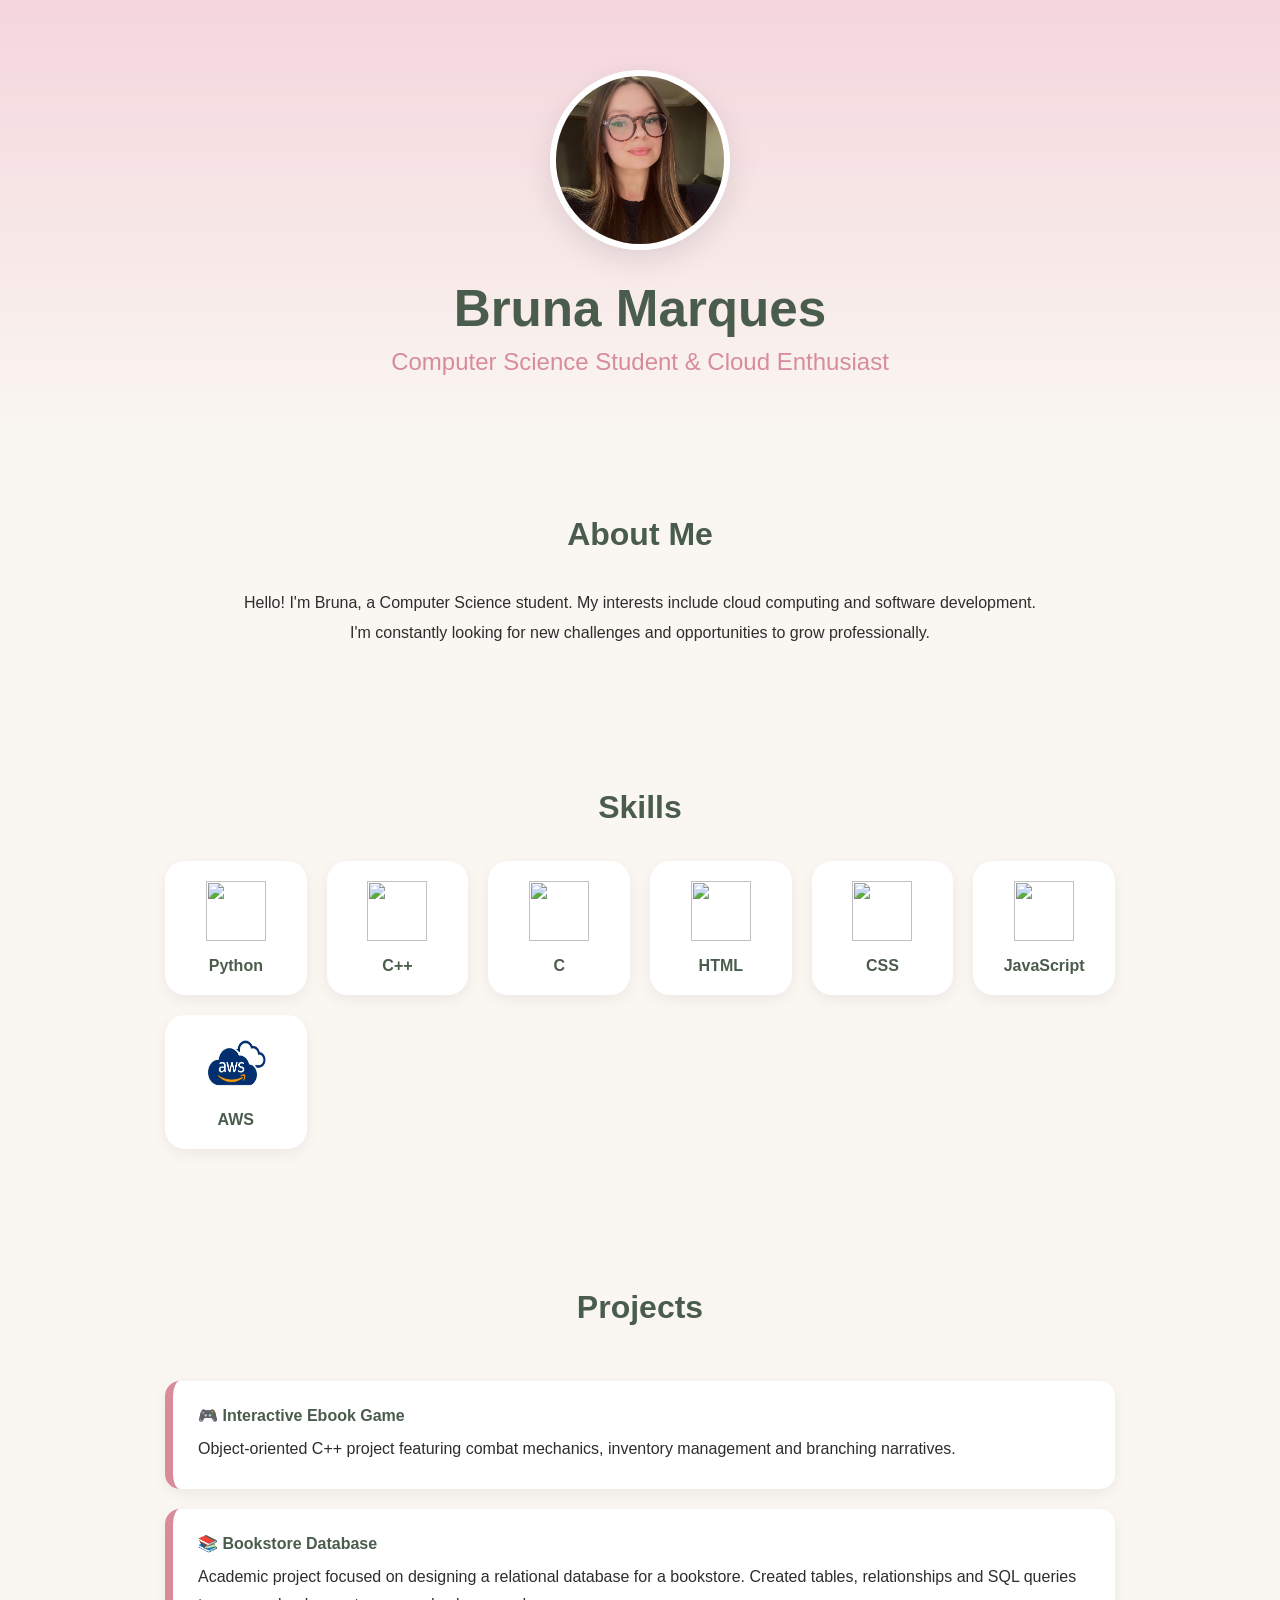
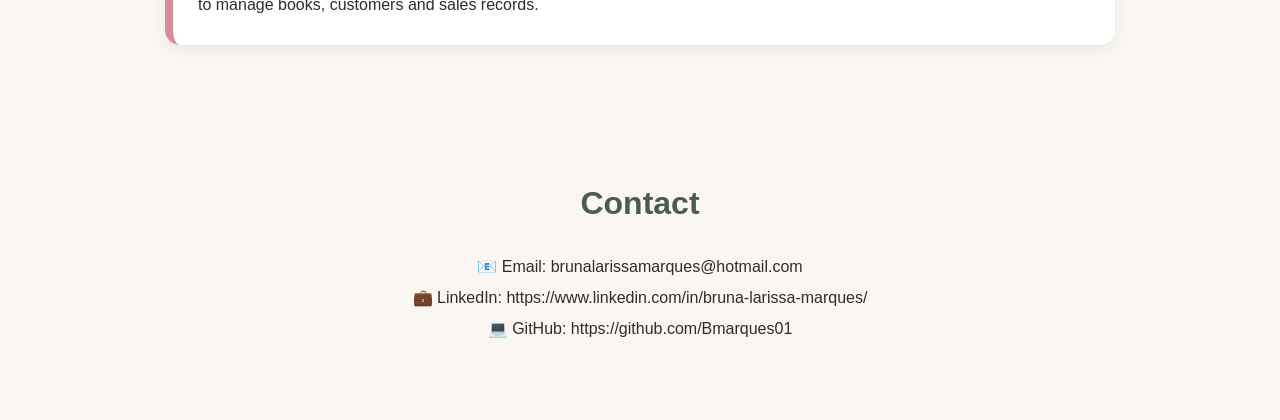
==== index.html @ 96abc3e5 "commit 2" ====
<!DOCTYPE html>
<html lang="en">
<head>
    <meta charset="UTF-8">
    <meta name="viewport" content="width=device-width, initial-scale=1.0">
    <title>Bruna Marques | Portfolio</title>

    <link rel="stylesheet" href="style.css">
</head>
<body>

    <header>

        <img src="images/profile.jpg" alt="Bruna Marques" class="profile-pic">

        <h1>Bruna Marques</h1>

        <h2>Computer Science Student & Cloud Enthusiast</h2>

    </header>

    <section class="about">

        <h3>About Me</h3>

        <p>
            Hello! I'm Bruna, a Computer Science student. My interests include cloud computing and
            software development. I'm constantly looking for new challenges and
            opportunities to grow professionally.
        </p>

    </section>

    <section class="skills">

        <h3>Skills</h3>

        <div class="skills-grid">

            <div class="skill">
                <img src="https://cdn.jsdelivr.net/gh/devicons/devicon/icons/python/python-original.svg">
                <span>Python</span>
            </div>

            <div class="skill">
                <img src="https://cdn.jsdelivr.net/gh/devicons/devicon/icons/cplusplus/cplusplus-original.svg">
                <span>C++</span>
            </div>

            <div class="skill">
                <img src="https://cdn.jsdelivr.net/gh/devicons/devicon/icons/c/c-original.svg">
                <span>C</span>
            </div>

            <div class="skill">
                <img src="https://cdn.jsdelivr.net/gh/devicons/devicon/icons/html5/html5-original.svg">
                <span>HTML</span>
            </div>

            <div class="skill">
                <img src="https://cdn.jsdelivr.net/gh/devicons/devicon/icons/css3/css3-original.svg">
                <span>CSS</span>
            </div>

            <div class="skill">
                <img src="https://cdn.jsdelivr.net/gh/devicons/devicon/icons/javascript/javascript-original.svg">
                <span>JavaScript</span>
            </div>

            <div class="skill">
                <img src="images/aws.png">
                <span>AWS</span>
            </div>

        </div>

    </section>

    <section class="projects">

    <h3>Projects</h3>

    <div class="project-card">
        <h4>🎮 Interactive Ebook Game</h4>

        <p>
            Object-oriented C++ project featuring combat mechanics,
            inventory management and branching narratives.
        </p>
    </div>

    <div class="project-card">
        <h4>📚 Bookstore Database</h4>

        <p>
            Academic project focused on designing a relational database for a
            bookstore. Created tables, relationships and SQL queries to manage
            books, customers and sales records.
        </p>
    </div>

</section>
    <section class="contact">

        <h3>Contact</h3>

        <p>📧 Email: brunalarissamarques@hotmail.com</p>
        <p>💼 LinkedIn: https://www.linkedin.com/in/bruna-larissa-marques/</p>
        <p>💻 GitHub: https://github.com/Bmarques01</p>

    </section>

</body>
</html>
---- style.css ----
*{
    margin:0;
    padding:0;
    box-sizing:border-box;
}

body{
    font-family:'Segoe UI',sans-serif;
    background:#FAF7F2;
    color:#2D2D2D;
}

/* HERO */

header{
    text-align:center;
    padding:70px 20px;
    background:
    linear-gradient(
        180deg,
        #F4D6DC,
        #FAF7F2
    );
}

.profile-pic{
    width:180px;
    height:180px;
    border-radius:50%;
    object-fit:cover;

    border:6px solid white;

    box-shadow:
    0 10px 30px rgba(0,0,0,0.10);
}

header h1{
    margin-top:25px;
    font-size:3.2rem;
    color:#4A5D4D;
}

header h2{
    margin-top:10px;
    color:#D88C9A;
    font-weight:500;
}

header p{
    max-width:650px;
    margin:25px auto;
    line-height:1.8;
}

/* SECTIONS */

section{
    max-width:1000px;
    margin:auto;
    padding:70px 25px;
}

section h3{
    text-align:center;
    margin-bottom:35px;
    color:#4A5D4D;
    font-size:2rem;
}

/* ABOUT */

.about p{
    text-align:center;
    line-height:1.9;
    max-width:800px;
    margin:auto;
}

/* SKILLS */

.skills-grid{
    display:grid;
    grid-template-columns:
    repeat(auto-fit,minmax(140px,1fr));

    gap:20px;
}

.skill{
    background:white;

    border-radius:20px;

    padding:20px;

    text-align:center;

    box-shadow:
    0 5px 15px rgba(0,0,0,0.06);

    transition:0.3s;
}

.skill:hover{
    transform:translateY(-6px);

    box-shadow:
    0 10px 20px rgba(0,0,0,0.08);
}

.skill img{
    width:60px;
    height:60px;
}

.skill span{
    display:block;
    margin-top:12px;
    font-weight:600;
    color:#4A5D4D;
}

/* PROJECTS */

.projects{
    display:flex;
    flex-direction:column;
    gap:20px;
}

.project-card{
    background:white;

    border-left:
    8px solid #D88C9A;

    padding:25px;

    border-radius:15px;

    box-shadow:
    0 5px 15px rgba(0,0,0,0.06);
}

.project-card h4{
    color:#4A5D4D;
    margin-bottom:10px;
}

.project-card p{
    line-height:1.8;
}

/* CONTACT */

.contact{
    text-align:center;
}

.contact p{
    margin:12px 0;
}

.contact a{
    color:#D88C9A;
    text-decoration:none;
    font-weight:600;
}

.contact a:hover{
    color:#4A5D4D;
}

/* FOOTER */

footer{
    background:#4A5D4D;
    color:white;

    text-align:center;

    padding:30px;
}

/* MOBILE */

@media(max-width:768px){

    header h1{
        font-size:2.4rem;
    }

    header h2{
        font-size:1.2rem;
    }

    .profile-pic{
        width:140px;
        height:140px;
    }
}
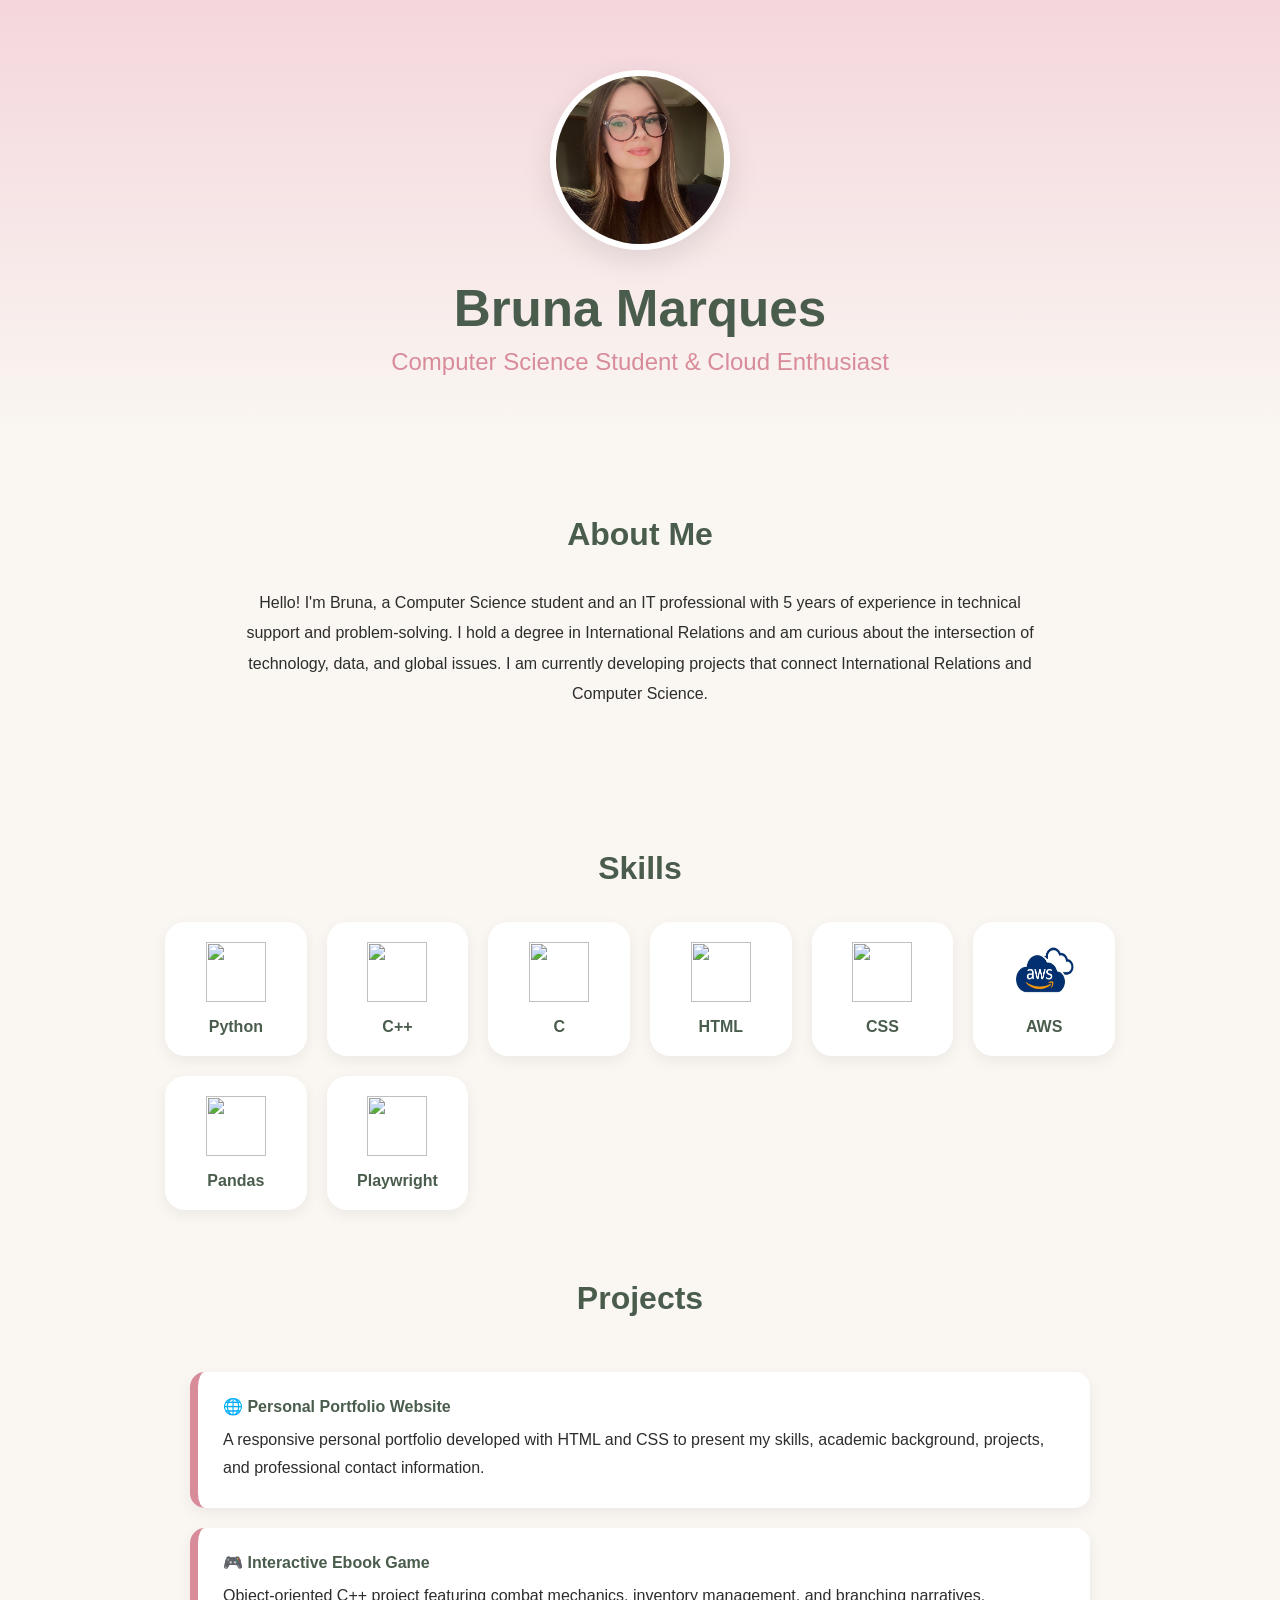
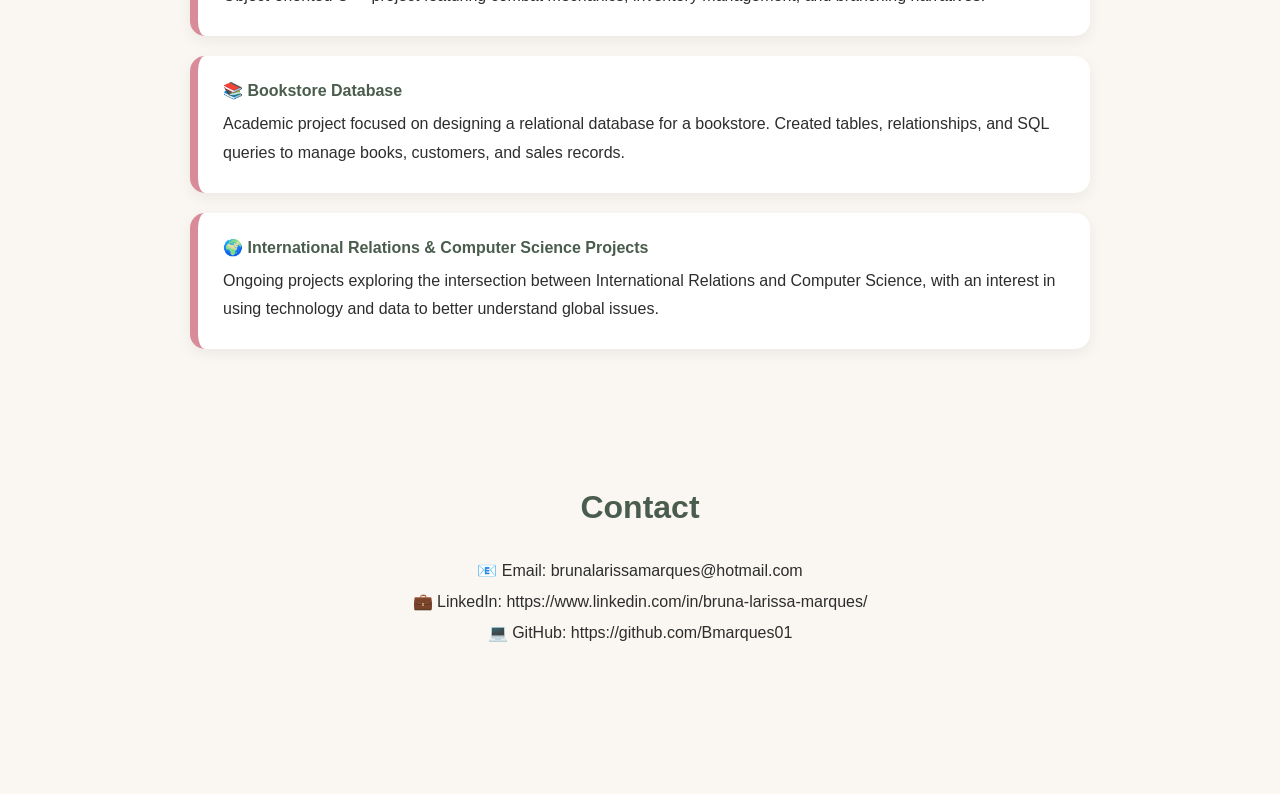
==== commit c5913881: "Revise personal info and add new project details Updated personal introduction and added new project" ====
--- a/index.html
+++ b/index.html
@@ -24,9 +24,11 @@
         <h3>About Me</h3>
 
         <p>
-            Hello! I'm Bruna, a Computer Science student. My interests include cloud computing and
-            software development. I'm constantly looking for new challenges and
-            opportunities to grow professionally.
+            Hello! I'm Bruna, a Computer Science student and an IT professional
+            with 5 years of experience in technical support and problem-solving.
+            I hold a degree in International Relations and am curious about the
+            intersection of technology, data, and global issues. I am currently
+            developing projects that connect International Relations and Computer Science.
         </p>
 
     </section>
@@ -63,29 +65,41 @@
             </div>
 
             <div class="skill">
-                <img src="https://cdn.jsdelivr.net/gh/devicons/devicon/icons/javascript/javascript-original.svg">
-                <span>JavaScript</span>
-            </div>
-
-            <div class="skill">
                 <img src="images/aws.png">
                 <span>AWS</span>
             </div>
 
+            <div class="skill">
+                <img src="https://cdn.jsdelivr.net/gh/devicons/devicon/icons/pandas/pandas-original.svg">
+                <span>Pandas</span>
+            </div>
+
+            <div class="skill">
+                <img src="https://cdn.jsdelivr.net/gh/devicons/devicon/icons/playwright/playwright-original.svg">
+                <span>Playwright</span>
+            </div>
+
         </div>
 
-    </section>
-
-    <section class="projects">
+<section class="projects">
 
     <h3>Projects</h3>
+
+    <div class="project-card">
+        <h4>🌐 Personal Portfolio Website</h4>
+
+        <p>
+            A responsive personal portfolio developed with HTML and CSS to
+            present my skills, academic background, projects, and professional contact information.
+        </p>
+    </div>
 
     <div class="project-card">
         <h4>🎮 Interactive Ebook Game</h4>
 
         <p>
             Object-oriented C++ project featuring combat mechanics,
-            inventory management and branching narratives.
+            inventory management, and branching narratives.
         </p>
     </div>
 
@@ -94,8 +108,18 @@
 
         <p>
             Academic project focused on designing a relational database for a
-            bookstore. Created tables, relationships and SQL queries to manage
-            books, customers and sales records.
+            bookstore. Created tables, relationships, and SQL queries to manage
+            books, customers, and sales records.
+        </p>
+    </div>
+
+    <div class="project-card">
+        <h4>🌍 International Relations & Computer Science Projects</h4>
+
+        <p>
+            Ongoing projects exploring the intersection between International
+            Relations and Computer Science, with an interest in using technology
+            and data to better understand global issues.
         </p>
     </div>
 
@@ -111,4 +135,4 @@
     </section>
 
 </body>
-</html>+</html>
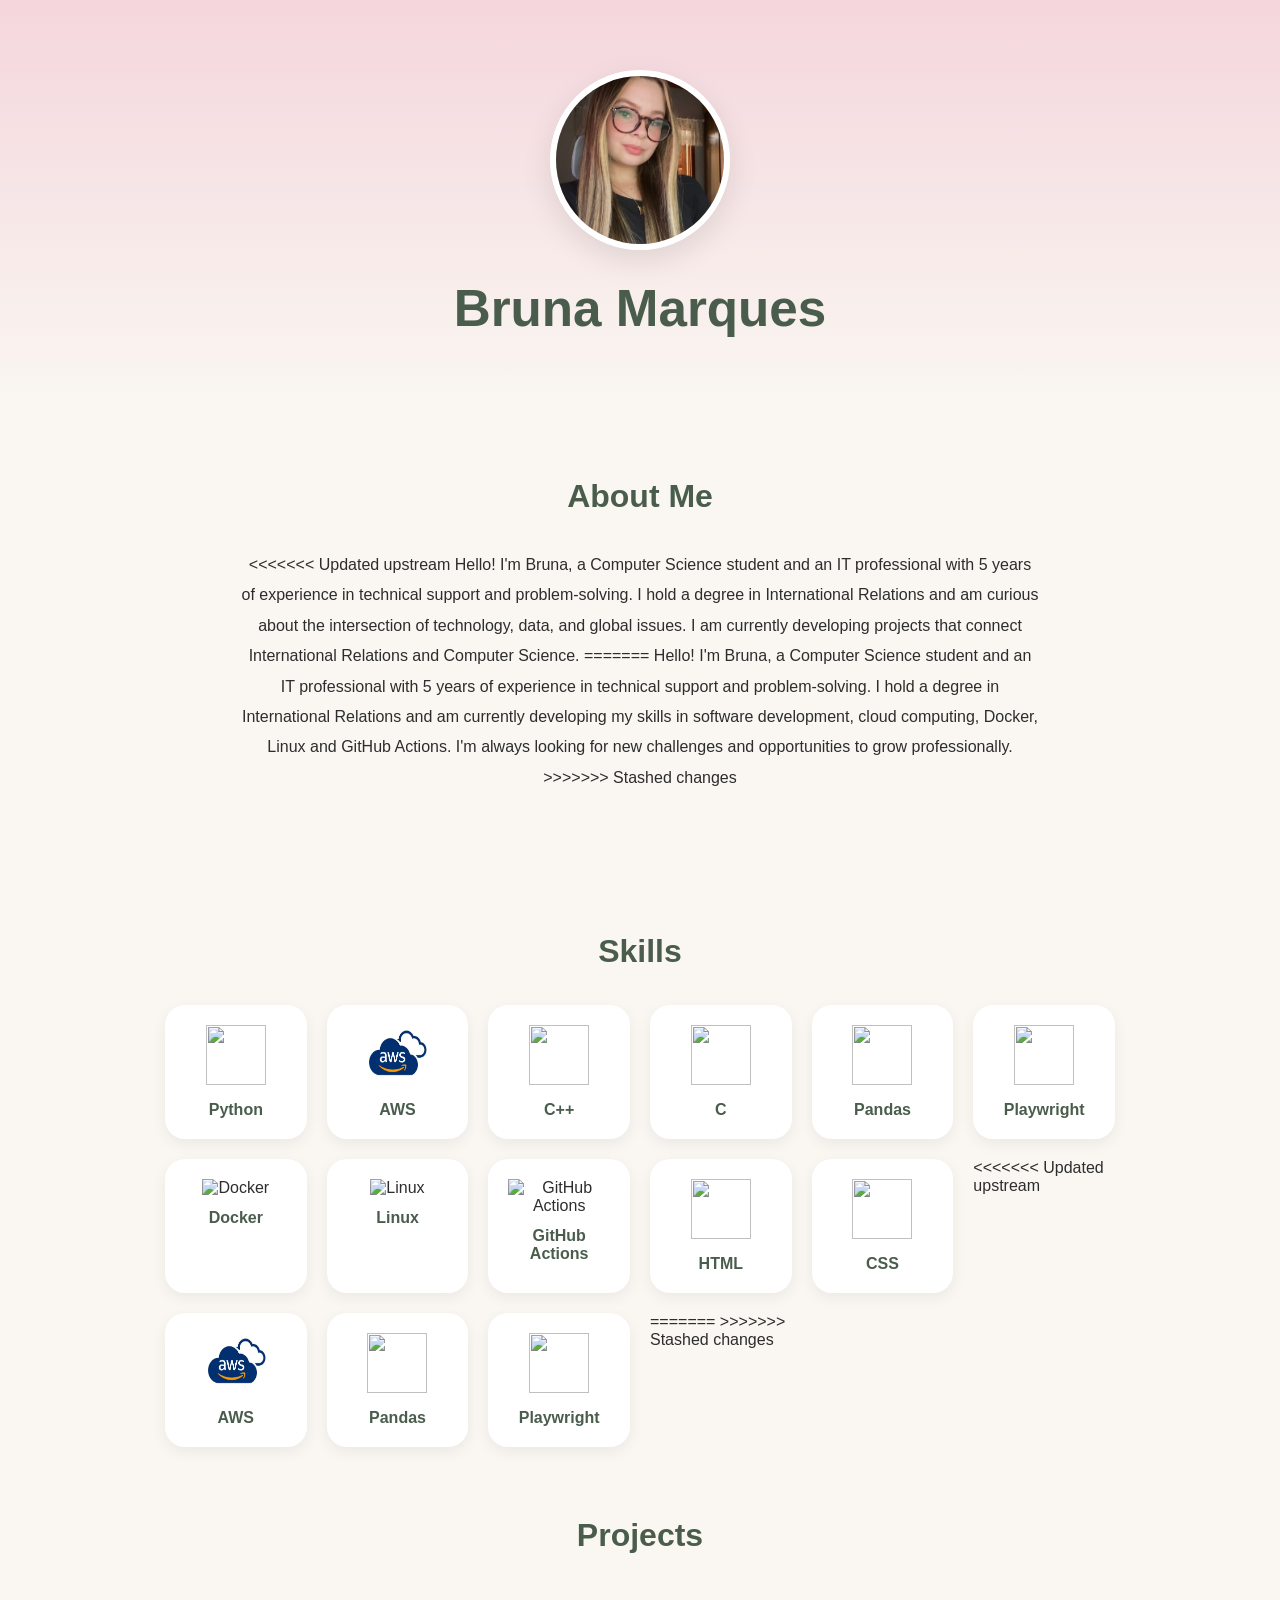
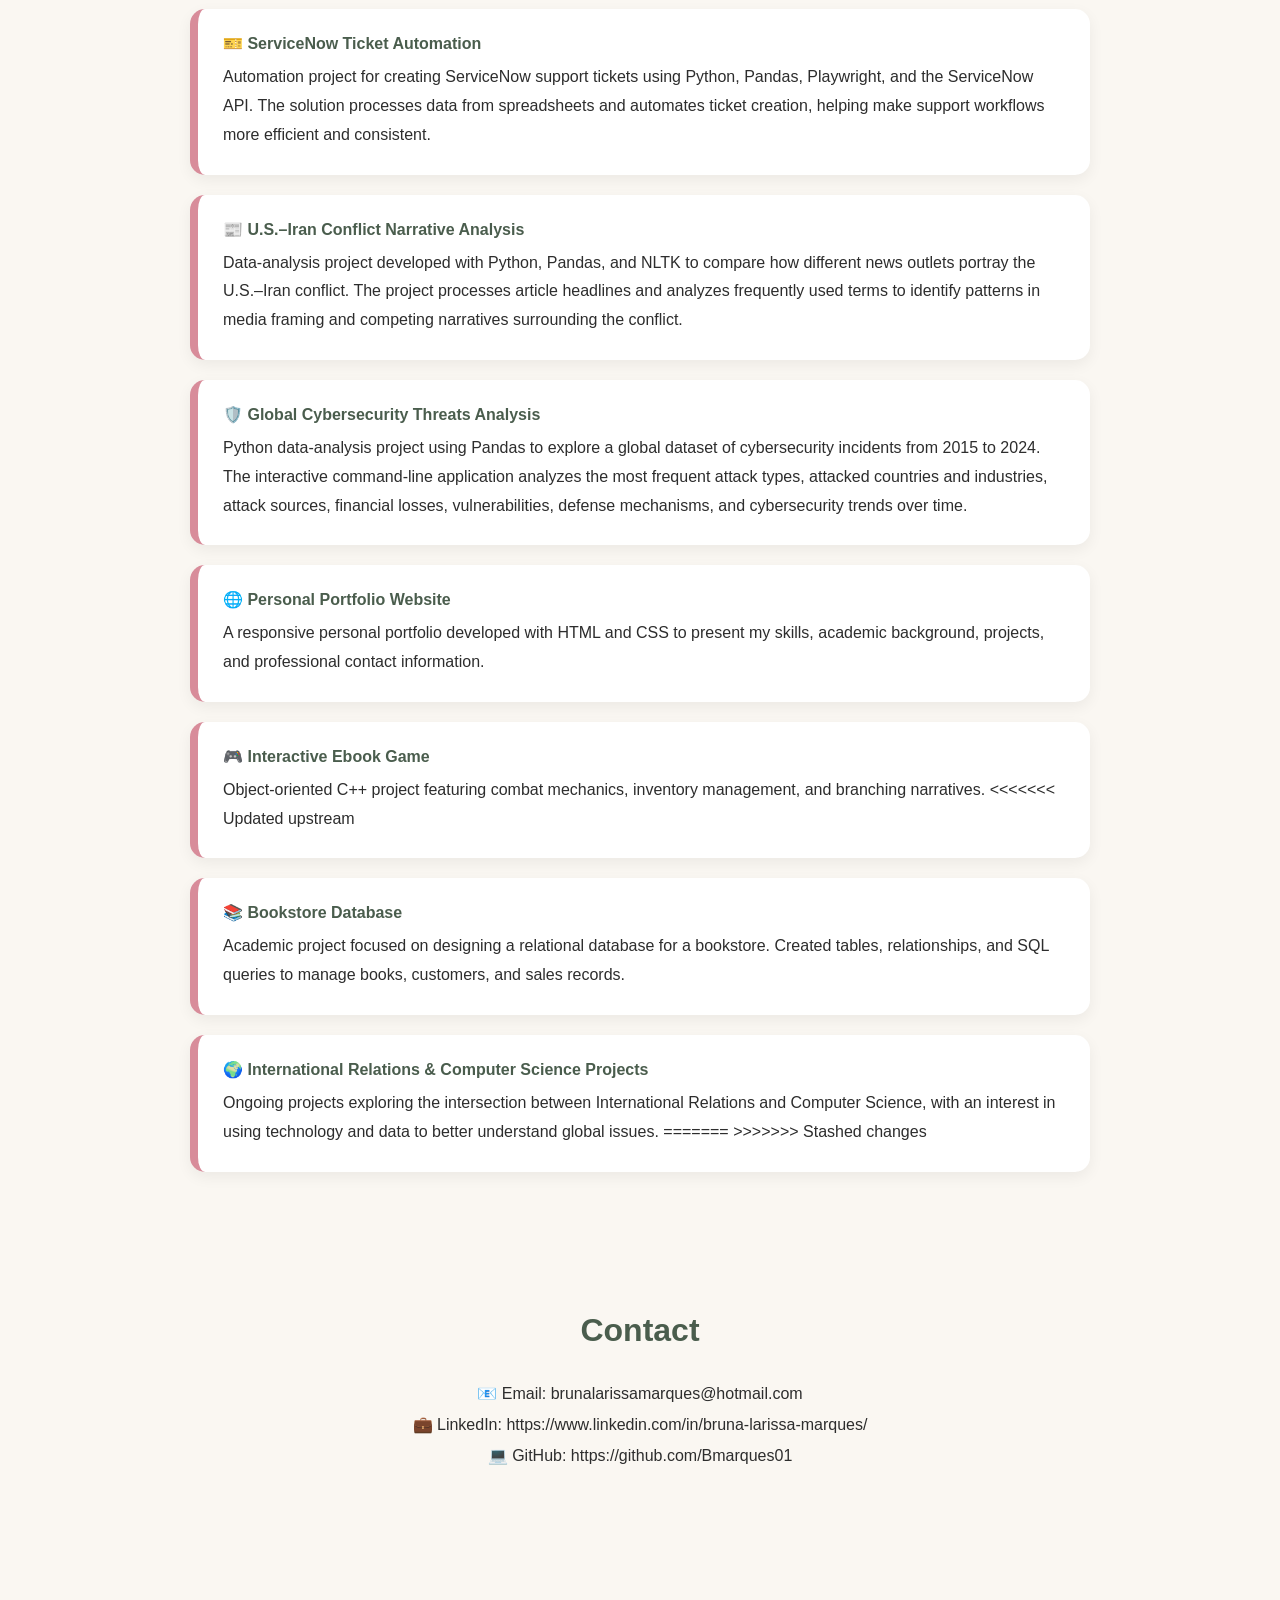
==== commit 4b73cbae: "new portfolio" ====
--- a/index.html
+++ b/index.html
@@ -11,12 +11,10 @@
 
     <header>
 
-        <img src="images/profile.jpg" alt="Bruna Marques" class="profile-pic">
+        <img src="images/profile.jpeg" alt="Bruna Marques" class="profile-pic">
 
         <h1>Bruna Marques</h1>
 
-        <h2>Computer Science Student & Cloud Enthusiast</h2>
-
     </header>
 
     <section class="about">
@@ -24,11 +22,17 @@
         <h3>About Me</h3>
 
         <p>
+<<<<<<< Updated upstream
             Hello! I'm Bruna, a Computer Science student and an IT professional
             with 5 years of experience in technical support and problem-solving.
             I hold a degree in International Relations and am curious about the
             intersection of technology, data, and global issues. I am currently
             developing projects that connect International Relations and Computer Science.
+=======
+        Hello! I'm Bruna, a Computer Science student and an IT professional with 5 years of experience in technical support and problem-solving. 
+        I hold a degree in International Relations and am currently developing my skills in software development, cloud computing, Docker, Linux and GitHub Actions.
+        I'm always looking for new challenges and opportunities to grow professionally.
+>>>>>>> Stashed changes
         </p>
 
     </section>
@@ -45,6 +49,11 @@
             </div>
 
             <div class="skill">
+                <img src="images/aws.png">
+                <span>AWS</span>
+            </div>
+
+            <div class="skill">
                 <img src="https://cdn.jsdelivr.net/gh/devicons/devicon/icons/cplusplus/cplusplus-original.svg">
                 <span>C++</span>
             </div>
@@ -54,7 +63,33 @@
                 <span>C</span>
             </div>
 
-            <div class="skill">
+
+            <div class="skill">
+                <img src="https://cdn.jsdelivr.net/gh/devicons/devicon/icons/pandas/pandas-original.svg">
+                <span>Pandas</span>
+            </div>
+
+            <div class="skill">
+                <img src="https://cdn.jsdelivr.net/gh/devicons/devicon/icons/playwright/playwright-original.svg">
+                <span>Playwright</span>
+            </div>
+
+            <div class="skill">
+                <img src="https://cdn.jsdelivr.net/gh/devicons/devicon/icons/docker/docker-original.svg" alt="Docker">
+                <span>Docker</span>
+            </div>
+
+        <div class="skill">
+                <img src="https://cdn.jsdelivr.net/gh/devicons/devicon/icons/linux/linux-original.svg" alt="Linux">
+                <span>Linux</span>
+            </div>
+
+            <div class="skill">
+                <img src="https://cdn.jsdelivr.net/gh/devicons/devicon/icons/githubactions/githubactions-original.svg" alt="GitHub Actions">
+                <span>GitHub Actions</span>
+            </div>
+
+             <div class="skill">
                 <img src="https://cdn.jsdelivr.net/gh/devicons/devicon/icons/html5/html5-original.svg">
                 <span>HTML</span>
             </div>
@@ -64,6 +99,7 @@
                 <span>CSS</span>
             </div>
 
+<<<<<<< Updated upstream
             <div class="skill">
                 <img src="images/aws.png">
                 <span>AWS</span>
@@ -79,11 +115,46 @@
                 <span>Playwright</span>
             </div>
 
+=======
+>>>>>>> Stashed changes
         </div>
 
 <section class="projects">
 
     <h3>Projects</h3>
+        <div class="project-card">
+    <h4>🎫 ServiceNow Ticket Automation</h4>
+
+    <p>
+        Automation project for creating ServiceNow support tickets using Python,
+        Pandas, Playwright, and the ServiceNow API. The solution processes data
+        from spreadsheets and automates ticket creation, helping make support
+        workflows more efficient and consistent.
+    </p>
+    </div>
+
+    <div class="project-card">
+        <h4>📰 U.S.–Iran Conflict Narrative Analysis</h4>
+
+        <p>
+            Data-analysis project developed with Python, Pandas, and NLTK to compare
+            how different news outlets portray the U.S.–Iran conflict. The project
+            processes article headlines and analyzes frequently used terms to identify
+            patterns in media framing and competing narratives surrounding the conflict.
+        </p>
+    </div>
+
+    <div class="project-card">
+        <h4>🛡️ Global Cybersecurity Threats Analysis</h4>
+
+        <p>
+            Python data-analysis project using Pandas to explore a global dataset
+            of cybersecurity incidents from 2015 to 2024. The interactive
+            command-line application analyzes the most frequent attack types,
+            attacked countries and industries, attack sources, financial losses,
+            vulnerabilities, defense mechanisms, and cybersecurity trends over time.
+        </p>
+    </div>
 
     <div class="project-card">
         <h4>🌐 Personal Portfolio Website</h4>
@@ -100,6 +171,7 @@
         <p>
             Object-oriented C++ project featuring combat mechanics,
             inventory management, and branching narratives.
+<<<<<<< Updated upstream
         </p>
     </div>
 
@@ -120,6 +192,8 @@
             Ongoing projects exploring the intersection between International
             Relations and Computer Science, with an interest in using technology
             and data to better understand global issues.
+=======
+>>>>>>> Stashed changes
         </p>
     </div>
 
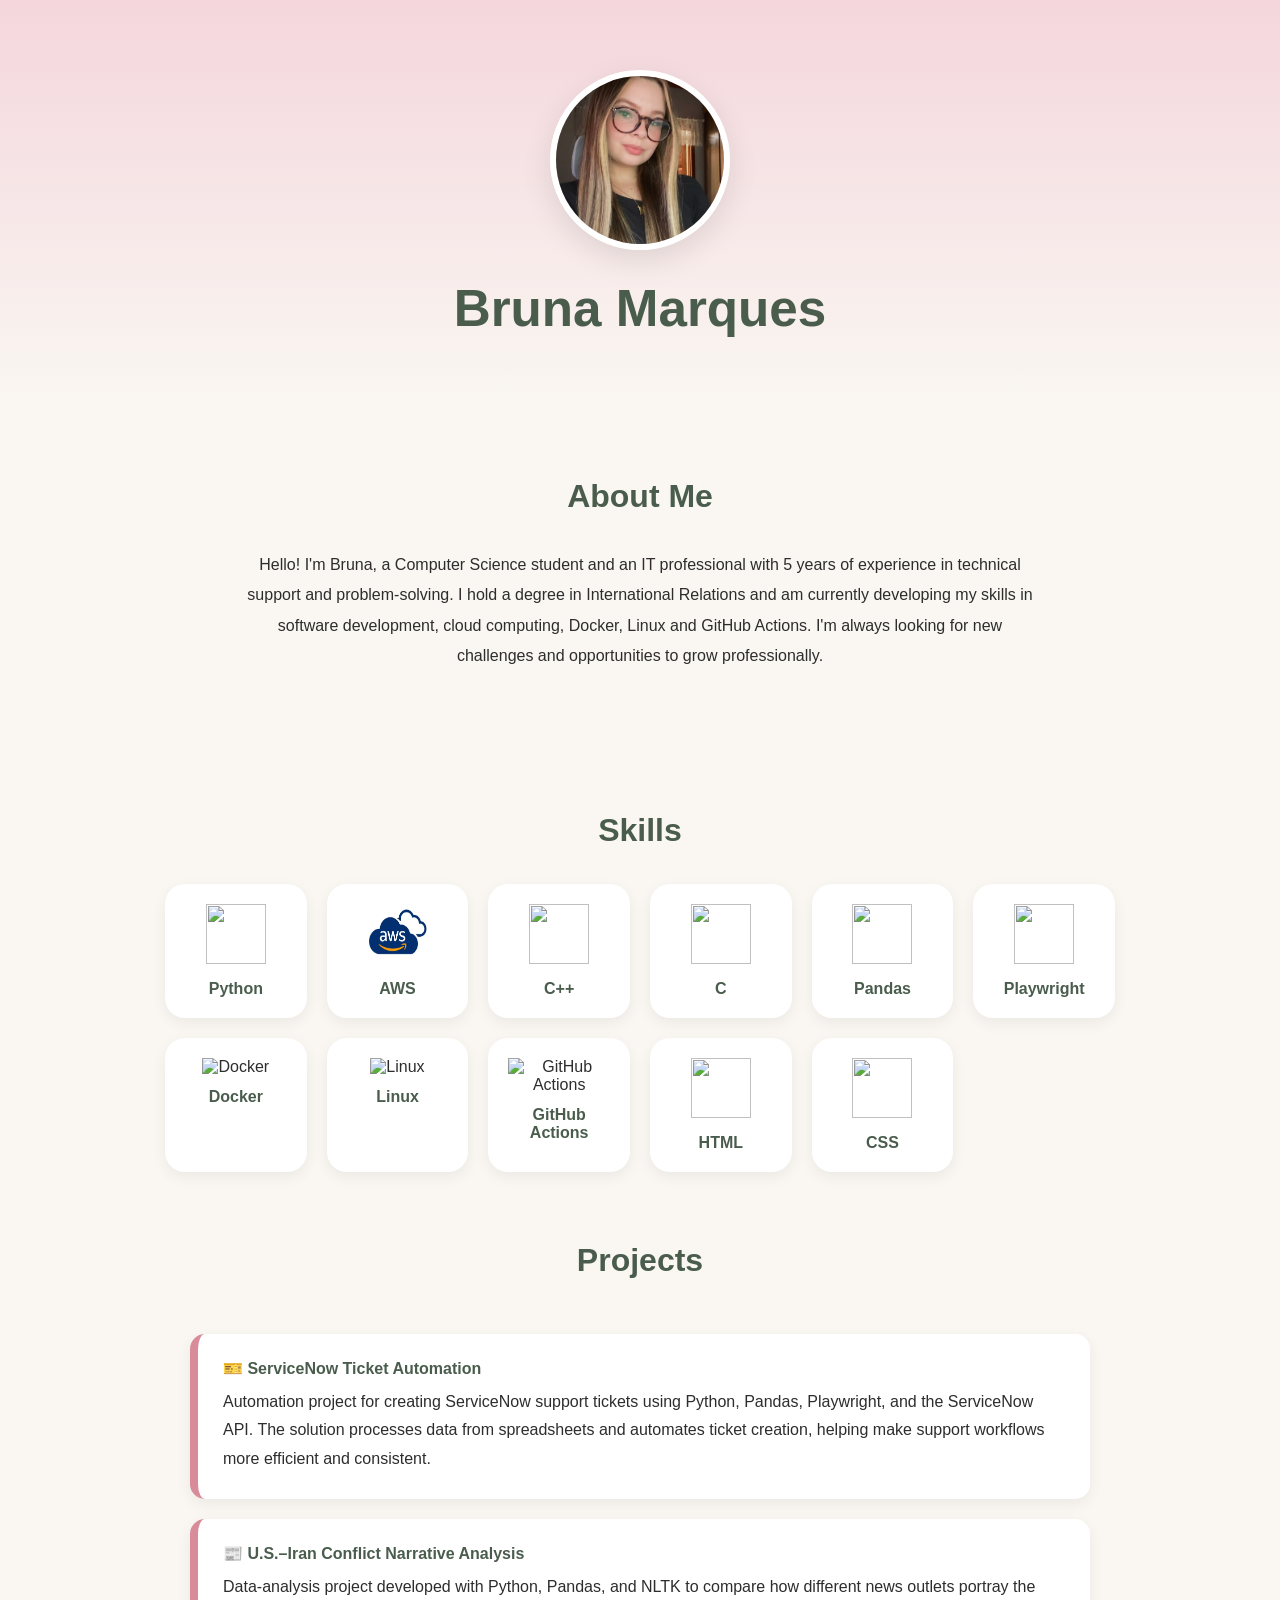
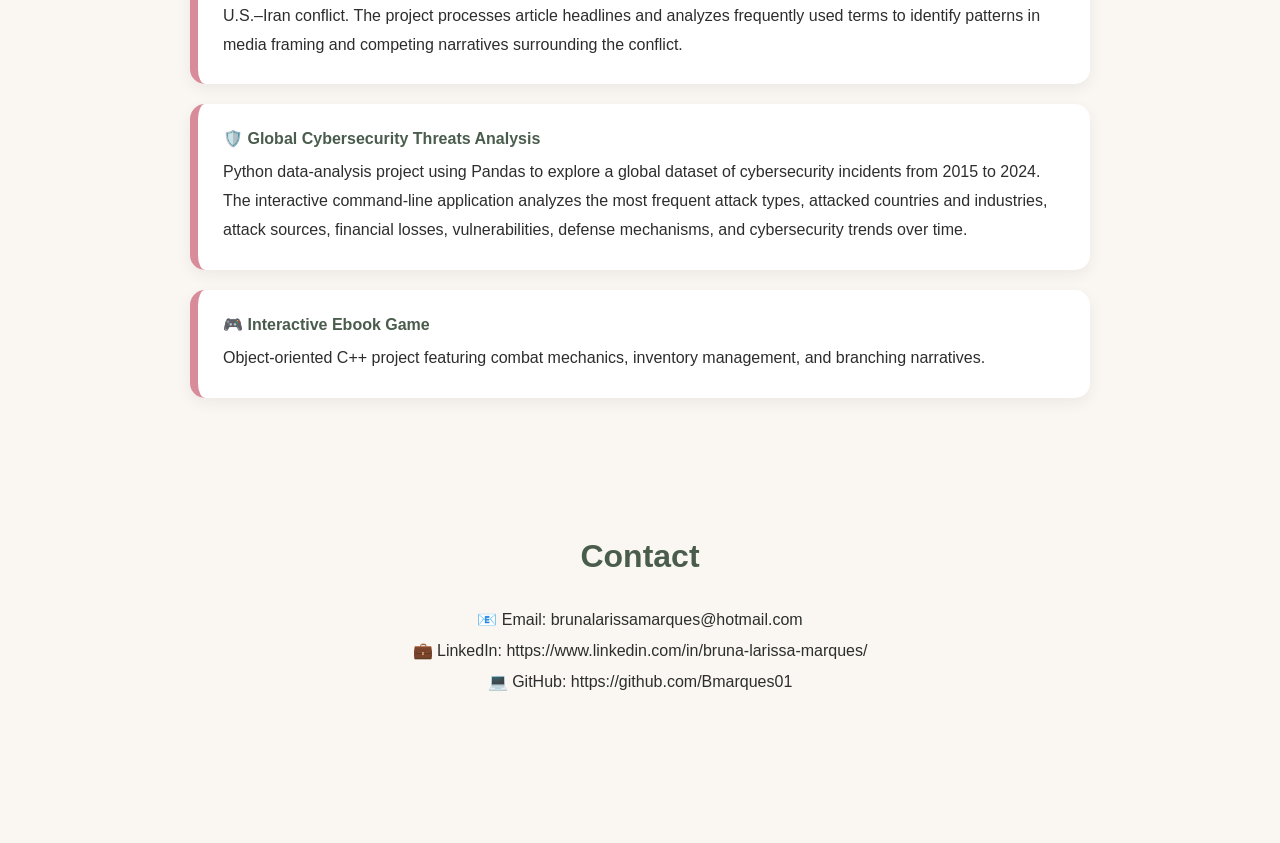
==== commit a73232d9: "new portfolio fixed" ====
--- a/index.html
+++ b/index.html
@@ -22,17 +22,9 @@
         <h3>About Me</h3>
 
         <p>
-<<<<<<< Updated upstream
-            Hello! I'm Bruna, a Computer Science student and an IT professional
-            with 5 years of experience in technical support and problem-solving.
-            I hold a degree in International Relations and am curious about the
-            intersection of technology, data, and global issues. I am currently
-            developing projects that connect International Relations and Computer Science.
-=======
         Hello! I'm Bruna, a Computer Science student and an IT professional with 5 years of experience in technical support and problem-solving. 
         I hold a degree in International Relations and am currently developing my skills in software development, cloud computing, Docker, Linux and GitHub Actions.
         I'm always looking for new challenges and opportunities to grow professionally.
->>>>>>> Stashed changes
         </p>
 
     </section>
@@ -99,24 +91,6 @@
                 <span>CSS</span>
             </div>
 
-<<<<<<< Updated upstream
-            <div class="skill">
-                <img src="images/aws.png">
-                <span>AWS</span>
-            </div>
-
-            <div class="skill">
-                <img src="https://cdn.jsdelivr.net/gh/devicons/devicon/icons/pandas/pandas-original.svg">
-                <span>Pandas</span>
-            </div>
-
-            <div class="skill">
-                <img src="https://cdn.jsdelivr.net/gh/devicons/devicon/icons/playwright/playwright-original.svg">
-                <span>Playwright</span>
-            </div>
-
-=======
->>>>>>> Stashed changes
         </div>
 
 <section class="projects">
@@ -157,43 +131,11 @@
     </div>
 
     <div class="project-card">
-        <h4>🌐 Personal Portfolio Website</h4>
-
-        <p>
-            A responsive personal portfolio developed with HTML and CSS to
-            present my skills, academic background, projects, and professional contact information.
-        </p>
-    </div>
-
-    <div class="project-card">
         <h4>🎮 Interactive Ebook Game</h4>
 
         <p>
             Object-oriented C++ project featuring combat mechanics,
             inventory management, and branching narratives.
-<<<<<<< Updated upstream
-        </p>
-    </div>
-
-    <div class="project-card">
-        <h4>📚 Bookstore Database</h4>
-
-        <p>
-            Academic project focused on designing a relational database for a
-            bookstore. Created tables, relationships, and SQL queries to manage
-            books, customers, and sales records.
-        </p>
-    </div>
-
-    <div class="project-card">
-        <h4>🌍 International Relations & Computer Science Projects</h4>
-
-        <p>
-            Ongoing projects exploring the intersection between International
-            Relations and Computer Science, with an interest in using technology
-            and data to better understand global issues.
-=======
->>>>>>> Stashed changes
         </p>
     </div>
 
@@ -209,4 +151,4 @@
     </section>
 
 </body>
-</html>
+</html>
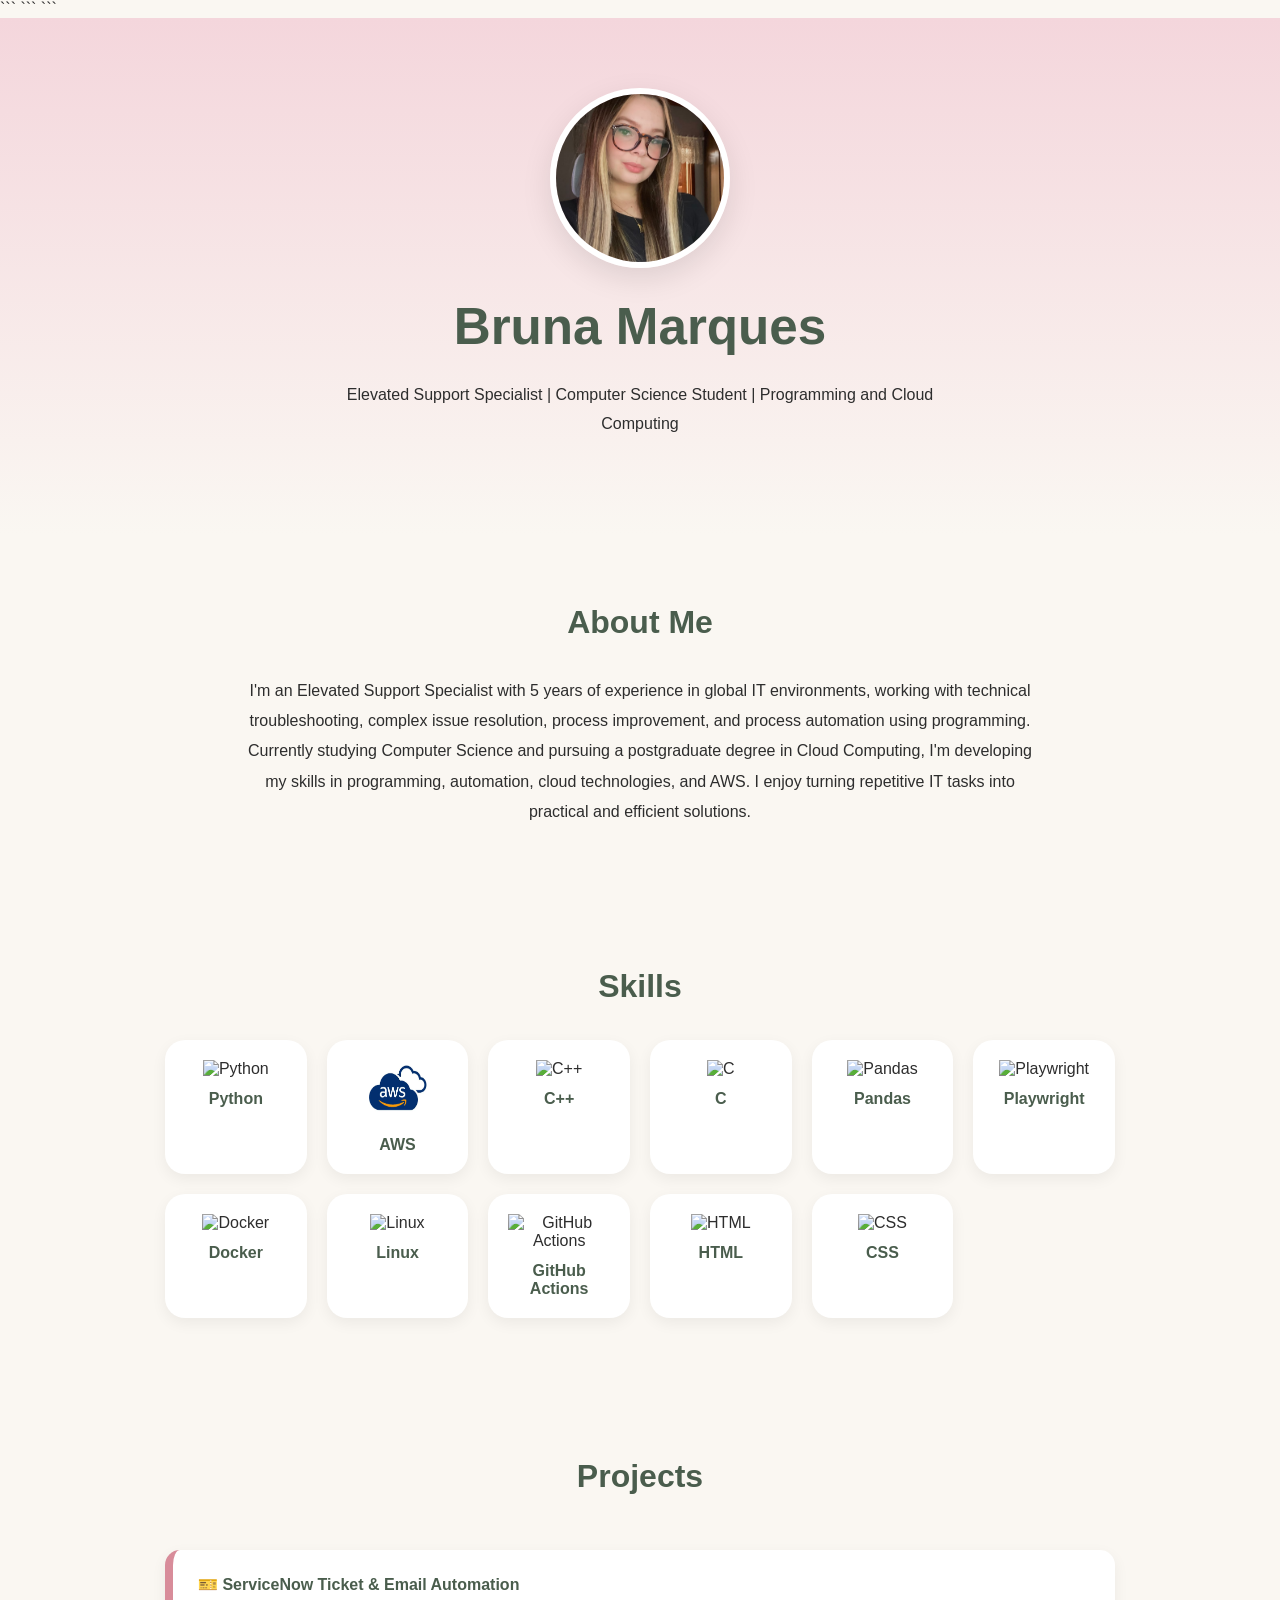
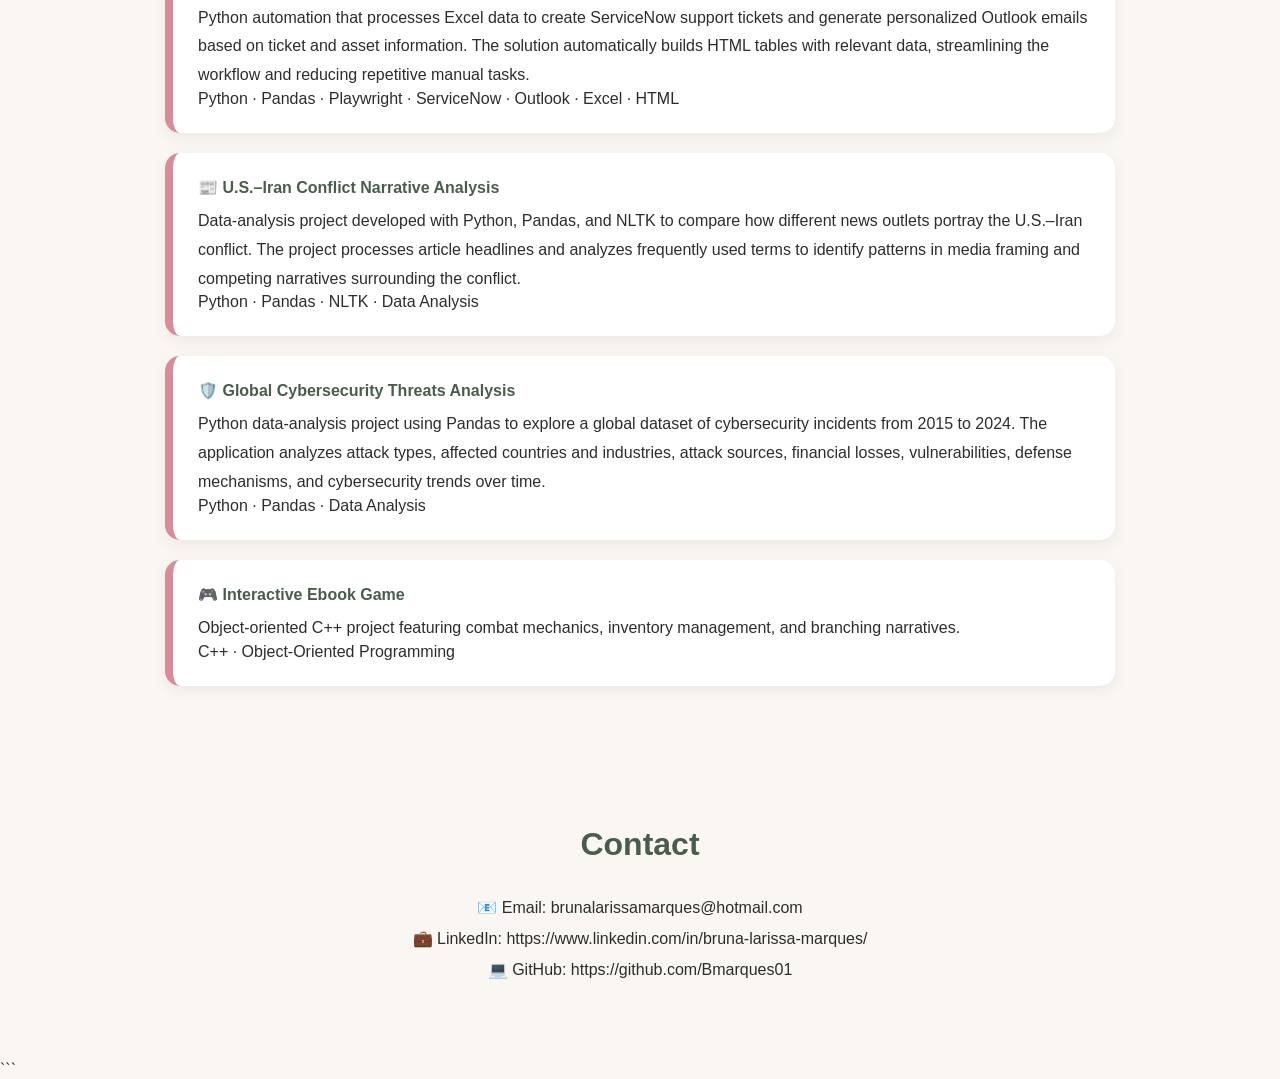
==== commit 1381856b: "Update index" ====
--- a/index.html
+++ b/index.html
@@ -1,154 +1,203 @@
 <!DOCTYPE html>
+
 <html lang="en">
 <head>
     <meta charset="UTF-8">
     <meta name="viewport" content="width=device-width, initial-scale=1.0">
-    <title>Bruna Marques | Portfolio</title>
-
-    <link rel="stylesheet" href="style.css">
+    <title>Bruna Marques | IT Portfolio</title>
+
+```
+<link rel="stylesheet" href="style.css">
+```
+
 </head>
+
 <body>
 
-    <header>
-
-        <img src="images/profile.jpeg" alt="Bruna Marques" class="profile-pic">
-
-        <h1>Bruna Marques</h1>
-
-    </header>
-
-    <section class="about">
-
-        <h3>About Me</h3>
-
-        <p>
-        Hello! I'm Bruna, a Computer Science student and an IT professional with 5 years of experience in technical support and problem-solving. 
-        I hold a degree in International Relations and am currently developing my skills in software development, cloud computing, Docker, Linux and GitHub Actions.
-        I'm always looking for new challenges and opportunities to grow professionally.
-        </p>
-
-    </section>
-
-    <section class="skills">
-
-        <h3>Skills</h3>
-
-        <div class="skills-grid">
-
-            <div class="skill">
-                <img src="https://cdn.jsdelivr.net/gh/devicons/devicon/icons/python/python-original.svg">
-                <span>Python</span>
-            </div>
-
-            <div class="skill">
-                <img src="images/aws.png">
-                <span>AWS</span>
-            </div>
-
-            <div class="skill">
-                <img src="https://cdn.jsdelivr.net/gh/devicons/devicon/icons/cplusplus/cplusplus-original.svg">
-                <span>C++</span>
-            </div>
-
-            <div class="skill">
-                <img src="https://cdn.jsdelivr.net/gh/devicons/devicon/icons/c/c-original.svg">
-                <span>C</span>
-            </div>
-
-
-            <div class="skill">
-                <img src="https://cdn.jsdelivr.net/gh/devicons/devicon/icons/pandas/pandas-original.svg">
-                <span>Pandas</span>
-            </div>
-
-            <div class="skill">
-                <img src="https://cdn.jsdelivr.net/gh/devicons/devicon/icons/playwright/playwright-original.svg">
-                <span>Playwright</span>
-            </div>
-
-            <div class="skill">
-                <img src="https://cdn.jsdelivr.net/gh/devicons/devicon/icons/docker/docker-original.svg" alt="Docker">
-                <span>Docker</span>
-            </div>
-
-        <div class="skill">
-                <img src="https://cdn.jsdelivr.net/gh/devicons/devicon/icons/linux/linux-original.svg" alt="Linux">
-                <span>Linux</span>
-            </div>
-
-            <div class="skill">
-                <img src="https://cdn.jsdelivr.net/gh/devicons/devicon/icons/githubactions/githubactions-original.svg" alt="GitHub Actions">
-                <span>GitHub Actions</span>
-            </div>
-
-             <div class="skill">
-                <img src="https://cdn.jsdelivr.net/gh/devicons/devicon/icons/html5/html5-original.svg">
-                <span>HTML</span>
-            </div>
-
-            <div class="skill">
-                <img src="https://cdn.jsdelivr.net/gh/devicons/devicon/icons/css3/css3-original.svg">
-                <span>CSS</span>
-            </div>
-
-        </div>
+```
+<header>
+    <img src="images/profile.jpeg" alt="Bruna Marques" class="profile-pic">
+
+    <h1>Bruna Marques</h1>
+
+    <p>Elevated Support Specialist | Computer Science Student | Programming and Cloud Computing </p>
+</header>
+
+
+<section class="about">
+
+    <h3>About Me</h3>
+
+<p>I'm an Elevated Support Specialist with 5 years of experience in global IT environments, working with technical troubleshooting, complex issue resolution, process improvement, and process automation using programming.</p>
+
+<p>Currently studying Computer Science and pursuing a postgraduate degree in Cloud Computing, I'm developing my skills in programming, automation, cloud technologies, and AWS. I enjoy turning repetitive IT tasks into practical and efficient solutions.</p>
+</section>
+
+
+<section class="skills">
+
+    <h3>Skills</h3>
+
+    <div class="skills-grid">
+
+        <div class="skill">
+            <img src="https://cdn.jsdelivr.net/gh/devicons/devicon/icons/python/python-original.svg" alt="Python">
+            <span>Python</span>
+        </div>
+
+        <div class="skill">
+            <img src="images/aws.png" alt="AWS">
+            <span>AWS</span>
+        </div>
+
+        <div class="skill">
+            <img src="https://cdn.jsdelivr.net/gh/devicons/devicon/icons/cplusplus/cplusplus-original.svg" alt="C++">
+            <span>C++</span>
+        </div>
+
+        <div class="skill">
+            <img src="https://cdn.jsdelivr.net/gh/devicons/devicon/icons/c/c-original.svg" alt="C">
+            <span>C</span>
+        </div>
+
+        <div class="skill">
+            <img src="https://cdn.jsdelivr.net/gh/devicons/devicon/icons/pandas/pandas-original.svg" alt="Pandas">
+            <span>Pandas</span>
+        </div>
+
+        <div class="skill">
+            <img src="https://cdn.jsdelivr.net/gh/devicons/devicon/icons/playwright/playwright-original.svg" alt="Playwright">
+            <span>Playwright</span>
+        </div>
+
+        <div class="skill">
+            <img src="https://cdn.jsdelivr.net/gh/devicons/devicon/icons/docker/docker-original.svg" alt="Docker">
+            <span>Docker</span>
+        </div>
+
+        <div class="skill">
+            <img src="https://cdn.jsdelivr.net/gh/devicons/devicon/icons/linux/linux-original.svg" alt="Linux">
+            <span>Linux</span>
+        </div>
+
+        <div class="skill">
+            <img src="https://cdn.jsdelivr.net/gh/devicons/devicon/icons/githubactions/githubactions-original.svg" alt="GitHub Actions">
+            <span>GitHub Actions</span>
+        </div>
+
+        <div class="skill">
+            <img src="https://cdn.jsdelivr.net/gh/devicons/devicon/icons/html5/html5-original.svg" alt="HTML">
+            <span>HTML</span>
+        </div>
+
+        <div class="skill">
+            <img src="https://cdn.jsdelivr.net/gh/devicons/devicon/icons/css3/css3-original.svg" alt="CSS">
+            <span>CSS</span>
+        </div>
+
+    </div>
+
+</section>
+
 
 <section class="projects">
 
     <h3>Projects</h3>
-        <div class="project-card">
-    <h4>🎫 ServiceNow Ticket Automation</h4>
-
-    <p>
-        Automation project for creating ServiceNow support tickets using Python,
-        Pandas, Playwright, and the ServiceNow API. The solution processes data
-        from spreadsheets and automates ticket creation, helping make support
-        workflows more efficient and consistent.
-    </p>
-    </div>
-
-    <div class="project-card">
+
+
+    <div class="project-card">
+
+        <h4>🎫 ServiceNow Ticket & Email Automation</h4>
+
+        <p>
+            Python automation that processes Excel data to create ServiceNow
+            support tickets and generate personalized Outlook emails based on
+            ticket and asset information. The solution automatically builds
+            HTML tables with relevant data, streamlining the workflow and
+            reducing repetitive manual tasks.
+        </p>
+
+        <span class="project-tech">
+            Python · Pandas · Playwright · ServiceNow · Outlook · Excel · HTML
+        </span>
+
+    </div>
+
+
+    <div class="project-card">
+
         <h4>📰 U.S.–Iran Conflict Narrative Analysis</h4>
 
         <p>
-            Data-analysis project developed with Python, Pandas, and NLTK to compare
-            how different news outlets portray the U.S.–Iran conflict. The project
-            processes article headlines and analyzes frequently used terms to identify
-            patterns in media framing and competing narratives surrounding the conflict.
-        </p>
-    </div>
-
-    <div class="project-card">
+            Data-analysis project developed with Python, Pandas, and NLTK to
+            compare how different news outlets portray the U.S.–Iran conflict.
+            The project processes article headlines and analyzes frequently
+            used terms to identify patterns in media framing and competing
+            narratives surrounding the conflict.
+        </p>
+
+        <span class="project-tech">
+            Python · Pandas · NLTK · Data Analysis
+        </span>
+
+    </div>
+
+
+    <div class="project-card">
+
         <h4>🛡️ Global Cybersecurity Threats Analysis</h4>
 
         <p>
-            Python data-analysis project using Pandas to explore a global dataset
-            of cybersecurity incidents from 2015 to 2024. The interactive
-            command-line application analyzes the most frequent attack types,
-            attacked countries and industries, attack sources, financial losses,
-            vulnerabilities, defense mechanisms, and cybersecurity trends over time.
-        </p>
-    </div>
-
-    <div class="project-card">
+            Python data-analysis project using Pandas to explore a global
+            dataset of cybersecurity incidents from 2015 to 2024. The
+            application analyzes attack types, affected countries and
+            industries, attack sources, financial losses, vulnerabilities,
+            defense mechanisms, and cybersecurity trends over time.
+        </p>
+
+        <span class="project-tech">
+            Python · Pandas · Data Analysis
+        </span>
+
+    </div>
+
+
+    <div class="project-card">
+
         <h4>🎮 Interactive Ebook Game</h4>
 
         <p>
             Object-oriented C++ project featuring combat mechanics,
             inventory management, and branching narratives.
         </p>
-    </div>
-
-</section>
-    <section class="contact">
-
-        <h3>Contact</h3>
-
-        <p>📧 Email: brunalarissamarques@hotmail.com</p>
-        <p>💼 LinkedIn: https://www.linkedin.com/in/bruna-larissa-marques/</p>
-        <p>💻 GitHub: https://github.com/Bmarques01</p>
-
-    </section>
+
+        <span class="project-tech">
+            C++ · Object-Oriented Programming
+        </span>
+
+    </div>
+
+</section>
+
+
+<section class="contact">
+
+    <h3>Contact</h3>
+
+    <p>📧 Email: brunalarissamarques@hotmail.com</p>
+
+    <p>
+        💼 LinkedIn:
+        https://www.linkedin.com/in/bruna-larissa-marques/
+    </p>
+
+    <p>
+        💻 GitHub:
+        https://github.com/Bmarques01
+    </p>
+
+</section>
+```
 
 </body>
-</html>+</html>
